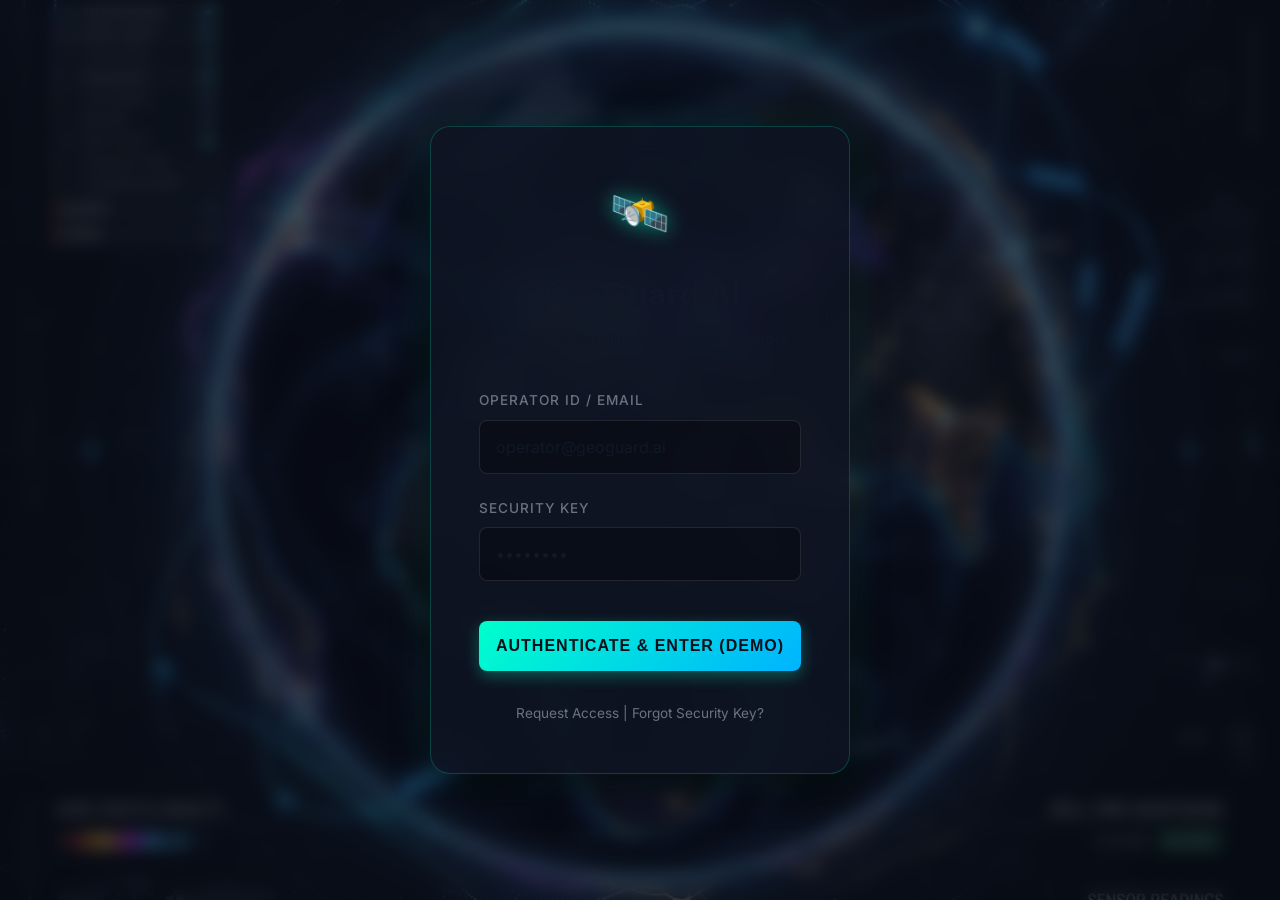
==== index.html @ 24489edc "Deploy app to GitHub Pages root with in-browser geospatial demo engine" ====
<!DOCTYPE html>
<html lang="en">
<head>
    <meta charset="UTF-8">
    <meta name="viewport" content="width=device-width, initial-scale=1.0">
    <title>GeoGuard AI — Satellite-Based Illegal Mining Detection</title>
    <meta name="description" content="AI-powered geospatial monitoring tool for detecting illegal mining activities using satellite imagery analysis and government record cross-referencing.">
    
    <!-- Leaflet CSS -->
    <link rel="stylesheet" href="https://unpkg.com/leaflet@1.9.4/dist/leaflet.css" />
    
    <!-- Chart.js -->
    <script src="https://cdn.jsdelivr.net/npm/chart.js@4.4.0/dist/chart.umd.min.js"></script>
    
    <!-- Leaflet JS -->
    <script src="https://unpkg.com/leaflet@1.9.4/dist/leaflet.js"></script>
    
    <!-- jsPDF -->
    <script src="https://cdnjs.cloudflare.com/ajax/libs/jspdf/2.5.1/jspdf.umd.min.js"></script>
    
    <!-- App CSS -->
    <link rel="stylesheet" href="index.css">
</head>
<body class="login-active">

<!-- ═══════════════ LOGIN OVERLAY ═══════════════ -->
<div id="loginOverlay" class="login-overlay">
    <div class="login-card">
        <div class="login-header">
            <div class="login-logo-icon">🛰️</div>
            <h2>GeoGuard AI</h2>
            <p>Access the Satellite Surveillance Network</p>
        </div>
        <form id="loginForm" class="login-form">
            <div class="form-group">
                <label for="username">Operator ID / Email</label>
                <input type="text" id="username" value="operator@geoguard.ai" placeholder="Enter your credentials" required>
            </div>
            <div class="form-group">
                <label for="password">Security Key</label>
                <input type="password" id="password" value="demo1234" placeholder="••••••••" required>
            </div>
            <button type="submit" class="btn-login">Authenticate & Enter (Demo)</button>
            <div class="login-footer">
                <a href="#">Request Access</a> | <a href="#">Forgot Security Key?</a>
            </div>
        </form>
    </div>
</div>

<!-- ═══════════════ APP CONTAINER ═══════════════ -->
<div class="app-container">

    <!-- ─── LEFT SIDEBAR ─── -->
    <aside class="left-sidebar">
        <div class="logo">
            <div class="logo-icon">🛰️</div>
            <div class="logo-text">
                <h1>GeoGuard</h1>
            </div>
        </div>

        <div class="sidebar-section-title">Explore</div>
        <nav class="sidebar-nav" id="mainNav">
            <button class="nav-btn active" data-view="dashboard" id="navDashboard">
                <span class="nav-icon">📊</span>
                <span class="nav-text">Dashboard</span>
            </button>
            <button class="nav-btn" data-view="analyze" id="navAnalyze">
                <span class="nav-icon">🔬</span>
                <span class="nav-text">Analyze Image</span>
            </button>
            <button class="nav-btn" data-view="map" id="navMap">
                <span class="nav-icon">🗺️</span>
                <span class="nav-text">Map View</span>
            </button>
            <button class="nav-btn" data-view="records" id="navRecords">
                <span class="nav-icon">📋</span>
                <span class="nav-text">Govt Records</span>
            </button>
            <button class="nav-btn" data-view="reports" id="navReports">
                <span class="nav-icon">📄</span>
                <span class="nav-text">Reports</span>
            </button>
        </nav>

        <div class="sidebar-bottom">
            <div class="model-status">
                <div class="status-indicator">
                    <div class="status-dot"></div>
                    <span>ML Model Active</span>
                </div>
            </div>
        </div>
    </aside>

    <!-- ─── MAIN CONTENT ─── -->
    <main class="main-content">
        <!-- Top Bar -->
        <header class="top-bar">
            <div class="search-bar">
                <span class="search-icon">🔍</span>
                <input type="text" placeholder="Search coordinates, reports, leases...">
            </div>
            <div class="top-icons">
                <button class="icon-btn" title="Wallet">💳</button>
                <button class="icon-btn" title="Notifications">🔔</button>
                <button class="icon-btn" title="Chat">💬</button>
                <button id="themeToggle" class="icon-btn" title="Toggle Theme">🌓</button>
            </div>
        </header>

        <!-- ─── DASHBOARD VIEW ─── -->
        <section class="view-section active" id="viewDashboard">
            
            <!-- Hero Banner -->
            <div class="hero-banner">
                <div class="hero-content">
                    <h2>Monitor Mining Activities Globally</h2>
                    <p>AI-powered geospatial analysis and anomaly detection</p>
                </div>
            </div>

            <div class="section-header">
                <h3>Featured Analysis</h3>
                <a href="#" class="see-all">See all</a>
            </div>

            <!-- Dashboard Stats changed to Featured Cards -->
            <div class="featured-cards-grid" id="statsRow">
                <div class="featured-card">
                    <div class="featured-bg" style="background: linear-gradient(135deg, rgba(167,139,250,0.2) 0%, rgba(96,165,250,0.2) 100%);"></div>
                    <div class="featured-content">
                        <h4>Total Analyses</h4>
                        <p>Processed satellite imagery across regions.</p>
                        <div class="featured-stats">
                            <span><span class="stat-icon">🔍</span> <span id="statAnalyses">0</span> Scans</span>
                            <span><span class="stat-icon">✅</span> <span id="statRecall">92.5%</span> Recall</span>
                        </div>
                    </div>
                </div>
                
                <div class="featured-card">
                    <div class="featured-bg" style="background: linear-gradient(135deg, rgba(52,211,153,0.2) 0%, rgba(16,185,129,0.2) 100%);"></div>
                    <div class="featured-content">
                        <h4>Illegal Activities</h4>
                        <p>Detected unauthorized mining operations.</p>
                        <div class="featured-stats">
                            <span><span class="stat-icon" style="color:var(--accent-red)">🚨</span> <span id="statIllegal">0</span> Found</span>
                            <span><span class="stat-icon">📏</span> <span id="statAccuracy">8.5m</span> Acc.</span>
                        </div>
                    </div>
                </div>
            </div>

            <div class="section-header" style="margin-top: 2rem;">
                <h3>Popular Right Now</h3>
                <a href="#" class="see-all">See all</a>
            </div>

            <!-- Charts as Popular Cards -->
            <div class="popular-cards-grid">
                <div class="popular-card animate-in">
                    <div class="popular-info">
                        <h4>Historical Trends</h4>
                        <p>Incident reports over time.</p>
                    </div>
                    <div class="popular-chart">
                        <canvas id="incidentChart"></canvas>
                    </div>
                </div>
                
                <div class="popular-card animate-in">
                    <div class="popular-info">
                        <h4>Mineral Distribution</h4>
                        <p>Types of minerals mined.</p>
                    </div>
                    <div class="popular-chart">
                        <canvas id="mineralChart"></canvas>
                    </div>
                </div>

                <div class="popular-card animate-in">
                    <div class="popular-info">
                        <h4>Severity Dist.</h4>
                        <p>Risk levels of incidents.</p>
                    </div>
                    <div class="popular-chart">
                        <canvas id="severityChart"></canvas>
                    </div>
                </div>

                <div class="popular-card animate-in">
                    <div class="popular-info">
                        <h4>State-wise</h4>
                        <p>Incidents by location.</p>
                    </div>
                    <div class="popular-chart">
                        <canvas id="stateChart"></canvas>
                    </div>
                </div>
            </div>
        </section>

        <!-- ─── ANALYZE VIEW ─── -->
        <section class="view-section" id="viewAnalyze">
            <div class="upload-section">
                <div class="upload-card card">
                    <div class="upload-card-header">
                        <h2><span class="icon">🛰️</span> Satellite Image Analysis</h2>
                        <span class="upload-badge badge-info">Sentinel-2 Compatible</span>
                    </div>

                    <!-- Drop Zone -->
                    <div class="drop-zone" id="dropZone">
                        <div class="drop-zone-icon">📡</div>
                        <h3>Drop satellite image here</h3>
                        <p>Supports PNG, JPG, TIFF — Sentinel-2 imagery recommended (10m resolution)</p>
                        <button class="browse-btn" id="browseBtn" type="button">Browse Files</button>
                        <input type="file" id="fileInput" accept=".png,.jpg,.jpeg,.tif,.tiff,.bmp">
                        <div class="sample-images-bar" style="margin-top: 1.25rem; display: flex; flex-wrap: wrap; gap: 8px; justify-content: center; align-items: center; z-index: 5; position: relative;">
                            <span style="font-size: 0.75rem; color: var(--text-muted); width: 100%; text-align: center; margin-bottom: 2px;">⚡ Or load instant demo satellite imagery:</span>
                            <button type="button" class="btn-sample" data-sample="sample_images/1_active_iron_ore_mine.png" data-name="1_active_iron_ore_mine.png">⛏️ Iron Ore Mine</button>
                            <button type="button" class="btn-sample" data-sample="sample_images/2_dense_forest_no_mining.png" data-name="2_dense_forest_no_mining.png">🌲 Dense Forest</button>
                            <button type="button" class="btn-sample" data-sample="sample_images/3_illegal_sand_mining_river.png" data-name="3_illegal_sand_mining_river.png">🌊 River Sand Mining</button>
                            <button type="button" class="btn-sample" data-sample="sample_images/4_mixed_forest_quarry.png" data-name="4_mixed_forest_quarry.png">⛰️ Forest Quarry</button>
                        </div>
                    </div>

                    <!-- Image Preview -->
                    <div class="image-preview-container" id="previewContainer">
                        <div class="preview-box">
                            <div class="preview-header">
                                <span>📷</span> Original Satellite Image
                            </div>
                            <img id="originalPreview" alt="Original satellite image">
                        </div>
                        <div class="preview-box">
                            <div class="preview-header">
                                <span>🔥</span> Change Detection Map
                            </div>
                            <img id="changeMapPreview" alt="Change detection overlay">
                        </div>
                    </div>

                    <!-- Action Buttons -->
                    <div class="action-row" id="actionRow" style="display:none;">
                        <button class="btn-analyze" id="analyzeBtn" disabled>
                            <span class="spinner" style="display:none;" id="analyzeSpinner"></span>
                            <span id="analyzeBtnText">🔬 Analyze for Mining Activity</span>
                        </button>
                        <button class="btn-secondary" id="clearBtn">✕ Clear</button>
                        <span style="color: var(--text-muted); font-size: 0.8rem;" id="fileInfo"></span>
                    </div>

                    <!-- Progress -->
                    <div class="analysis-progress" id="progressSection">
                        <div class="progress-bar-container">
                            <div class="progress-bar" id="progressBar"></div>
                        </div>
                        <div class="progress-steps">
                            <div class="progress-step" id="step1"><div class="step-dot"></div> Loading Image</div>
                            <div class="progress-step" id="step2"><div class="step-dot"></div> Extracting Features</div>
                            <div class="progress-step" id="step3"><div class="step-dot"></div> ML Classification</div>
                            <div class="progress-step" id="step4"><div class="step-dot"></div> Cross-Referencing</div>
                            <div class="progress-step" id="step5"><div class="step-dot"></div> Generating Report</div>
                        </div>
                    </div>
                </div>
            </div>

            <!-- Results Section -->
            <div class="results-section" id="resultsSection">
                <!-- Summary Banner -->
                <div class="summary-header card" id="summaryHeader">
                    <div class="summary-risk high" id="summaryRisk">
                        <div class="risk-score" id="riskScore">—</div>
                        <div class="risk-label">Risk</div>
                    </div>
                    <div class="summary-info">
                        <h2 id="summaryTitle">Analysis Complete</h2>
                        <p id="summaryDesc">Processed in — seconds</p>
                        <div class="summary-stats">
                            <div class="summary-stat">
                                <div class="summary-stat-value" id="sumDisturbances">0</div>
                                <div class="summary-stat-label">Disturbances</div>
                            </div>
                            <div class="summary-stat">
                                <div class="summary-stat-value" style="color: var(--accent-red);" id="sumIllegal">0</div>
                                <div class="summary-stat-label">Illegal</div>
                            </div>
                            <div class="summary-stat">
                                <div class="summary-stat-value" style="color: var(--accent-green);" id="sumLegal">0</div>
                                <div class="summary-stat-label">Legal</div>
                            </div>
                            <div class="summary-stat">
                                <div class="summary-stat-value" id="sumArea">0</div>
                                <div class="summary-stat-label">Area (sq km)</div>
                            </div>
                        </div>
                    </div>
                </div>

                <!-- Results Grid -->
                <div class="results-grid two-col" style="margin-top: 1.5rem;">
                    <!-- Detection Map -->
                    <div class="card">
                        <div class="card-header">
                            <h3>🗺️ Detection Map</h3>
                            <span class="upload-badge badge-info" id="mapBadge">Interactive</span>
                        </div>
                        <div class="card-body" style="padding: 0;">
                            <div class="map-container">
                                <div id="detectionMap"></div>
                            </div>
                        </div>
                    </div>

                    <!-- Disturbance List -->
                    <div class="card">
                        <div class="card-header">
                            <h3>🚨 Detected Disturbances</h3>
                            <span class="upload-badge badge-danger" id="distCount">0 found</span>
                        </div>
                        <div class="card-body" style="padding: 0;">
                            <div class="disturbance-list" id="disturbanceList">
                                <div class="empty-state">
                                    <div class="empty-icon">🔍</div>
                                    <h3>No results yet</h3>
                                    <p>Upload and analyze a satellite image to detect mining disturbances</p>
                                </div>
                            </div>
                        </div>
                    </div>
                </div>

                <!-- Spectral & Metrics -->
                <div class="results-grid two-col" style="margin-top: 1.5rem;">
                    <div class="card">
                        <div class="card-header">
                            <h3>🌈 Spectral Indices</h3>
                        </div>
                        <div class="card-body">
                            <div class="indices-grid" id="indicesGrid">
                                <div class="index-item">
                                    <div class="index-name">NDVI (Vegetation)</div>
                                    <div class="index-value neutral" id="idxNdvi">—</div>
                                    <div class="index-bar"><div class="index-bar-fill" id="idxNdviBar" style="width:0; background: var(--accent-green);"></div></div>
                                </div>
                                <div class="index-item">
                                    <div class="index-name">BSI (Bare Soil)</div>
                                    <div class="index-value neutral" id="idxBsi">—</div>
                                    <div class="index-bar"><div class="index-bar-fill" id="idxBsiBar" style="width:0; background: var(--accent-amber);"></div></div>
                                </div>
                                <div class="index-item">
                                    <div class="index-name">NDWI (Water)</div>
                                    <div class="index-value neutral" id="idxNdwi">—</div>
                                    <div class="index-bar"><div class="index-bar-fill" id="idxNdwiBar" style="width:0; background: var(--accent-blue);"></div></div>
                                </div>
                                <div class="index-item">
                                    <div class="index-name">Soil Index</div>
                                    <div class="index-value neutral" id="idxSoil">—</div>
                                    <div class="index-bar"><div class="index-bar-fill" id="idxSoilBar" style="width:0; background: var(--accent-red);"></div></div>
                                </div>
                            </div>
                        </div>
                    </div>

                    <div class="card">
                        <div class="card-header">
                            <h3>📊 Evaluation Metrics</h3>
                        </div>
                        <div class="card-body">
                            <div class="metrics-grid">
                                <div class="metric-item">
                                    <div class="metric-value" id="metRecall">—</div>
                                    <div class="metric-label">Detection Recall</div>
                                </div>
                                <div class="metric-item">
                                    <div class="metric-value" id="metFPR">—</div>
                                    <div class="metric-label">False Positive Rate</div>
                                </div>
                                <div class="metric-item">
                                    <div class="metric-value" id="metAccuracy">—</div>
                                    <div class="metric-label">Coord Accuracy (m)</div>
                                </div>
                                <div class="metric-item">
                                    <div class="metric-value" id="metLatency">—</div>
                                    <div class="metric-label">Report Latency (s)</div>
                                </div>
                            </div>
                        </div>
                    </div>
                </div>

                <!-- Incident Report -->
                <div class="card" style="margin-top: 1.5rem;">
                    <div class="card-header">
                        <h3>📄 Auto-Generated Incident Report</h3>
                        <span class="upload-badge badge-success">Ready</span>
                    </div>
                    <div class="card-body">
                        <div class="report-content" id="reportContent">No report generated yet.</div>
                        <div class="report-actions">
                            <button class="btn-report primary" id="downloadPdfBtn">📥 Download PDF Report</button>
                            <button class="btn-report outline" id="copyReportBtn">📋 Copy to Clipboard</button>
                        </div>
                    </div>
                </div>
            </div>
        </section>

        <!-- ─── MAP VIEW ─── -->
        <section class="view-section" id="viewMap">
            <div class="stats-row" style="margin-bottom: 1rem;">
                <div class="featured-card">
                    <div class="featured-content" style="padding: 1rem;">
                        <h4><span class="stat-icon">📍</span> Historical Incidents</h4>
                        <div class="stat-value" id="mapIncidents" style="font-size: 2rem;">25</div>
                    </div>
                </div>
                <div class="featured-card">
                    <div class="featured-content" style="padding: 1rem;">
                        <h4><span class="stat-icon">⛏️</span> Mining Leases</h4>
                        <div class="stat-value" id="mapLeases" style="font-size: 2rem;">20</div>
                    </div>
                </div>
                <div class="featured-card">
                    <div class="featured-content" style="padding: 1rem;">
                        <h4><span class="stat-icon">🌲</span> Protected Zones</h4>
                        <div class="stat-value" id="mapZones" style="font-size: 2rem;">8</div>
                    </div>
                </div>
            </div>
            <div class="full-map-container card" style="padding: 0; overflow: hidden; border-radius: var(--radius-xl);">
                <div id="fullMap"></div>
            </div>
        </section>

        <!-- ─── GOVT RECORDS VIEW ─── -->
        <section class="view-section" id="viewRecords">
            <div class="card">
                <div class="card-header">
                    <h3>🏛️ Official Mining Lease Records (Government of India)</h3>
                    <span class="upload-badge badge-info" id="leaseCountBadge">20 Records</span>
                </div>
                <div class="card-body" style="padding: 0;">
                    <div class="records-table-container" style="max-height: 600px; overflow-y: auto;">
                        <table class="records-table" id="leasesTable">
                            <thead>
                                <tr>
                                    <th>Lease ID</th>
                                    <th>Company</th>
                                    <th>Mineral</th>
                                    <th>District</th>
                                    <th>State</th>
                                    <th>Area (sq km)</th>
                                    <th>Status</th>
                                    <th>Valid Until</th>
                                </tr>
                            </thead>
                            <tbody id="leasesTableBody"></tbody>
                        </table>
                    </div>
                </div>
            </div>

            <div class="card" style="margin-top: 1.5rem;">
                <div class="card-header">
                    <h3>🛡️ Protected Zones & No-Mining Areas</h3>
                </div>
                <div class="card-body" style="padding: 0;">
                    <div class="records-table-container" style="max-height: 400px; overflow-y: auto;">
                        <table class="records-table" id="zonesTable">
                            <thead>
                                <tr>
                                    <th>Zone ID</th>
                                    <th>Name</th>
                                    <th>Type</th>
                                    <th>District</th>
                                    <th>State</th>
                                    <th>Radius (km)</th>
                                    <th>Status</th>
                                    <th>Notification</th>
                                </tr>
                            </thead>
                            <tbody id="zonesTableBody"></tbody>
                        </table>
                    </div>
                </div>
            </div>
        </section>

        <!-- ─── REPORTS VIEW ─── -->
        <section class="view-section" id="viewReports">
            <div class="card">
                <div class="card-header">
                    <h3>📄 Analysis History</h3>
                </div>
                <div class="card-body" style="padding: 0;">
                    <div id="reportsListContainer">
                        <div class="empty-state">
                            <div class="empty-icon">📄</div>
                            <h3>No reports yet</h3>
                            <p>Analyze satellite images to generate incident reports</p>
                        </div>
                    </div>
                </div>
            </div>
        </section>
    </main>

    <!-- ─── RIGHT SIDEBAR ─── -->
    <aside class="right-sidebar">
        <div class="profile-section">
            <div class="profile-avatar">
                <div class="avatar-ring"></div>
                <img src="https://ui-avatars.com/api/?name=Operator+One&background=8b5cf6&color=fff" alt="Profile">
            </div>
            <h4>Operator Alpha</h4>
            <p>@geo_admin</p>
        </div>

        <div class="sidebar-widget">
            <div class="widget-header">
                <h4>Recent Incidents</h4>
                <a href="#">See all</a>
            </div>
            <div class="widget-list">
                <div class="widget-item">
                    <div class="widget-icon" style="background: rgba(239,68,68,0.2); color: var(--accent-red);">🚨</div>
                    <div class="widget-item-info">
                        <h5>Illegal Mining</h5>
                        <p>5 min ago</p>
                    </div>
                </div>
                <div class="widget-item">
                    <div class="widget-icon" style="background: rgba(16,185,129,0.2); color: var(--accent-green);">✅</div>
                    <div class="widget-item-info">
                        <h5>Scan Completed</h5>
                        <p>12 min ago</p>
                    </div>
                </div>
                <div class="widget-item">
                    <div class="widget-icon" style="background: rgba(239,68,68,0.2); color: var(--accent-red);">🚨</div>
                    <div class="widget-item-info">
                        <h5>Zone Violation</h5>
                        <p>1 hr ago</p>
                    </div>
                </div>
            </div>
        </div>

        <div class="sidebar-widget">
            <div class="widget-header">
                <h4>System Activity</h4>
                <a href="#">See all</a>
            </div>
            <div class="widget-list">
                <div class="widget-item">
                    <div class="widget-icon" style="background: rgba(139,92,246,0.2); color: var(--accent-purple);">🔄</div>
                    <div class="widget-item-info">
                        <h5>Model Sync</h5>
                        <p>Updated weights</p>
                    </div>
                </div>
                <div class="widget-item">
                    <div class="widget-icon" style="background: rgba(59,130,246,0.2); color: var(--accent-blue);">📡</div>
                    <div class="widget-item-info">
                        <h5>Satellite Feed</h5>
                        <p>Connected</p>
                    </div>
                </div>
            </div>
        </div>
    </aside>
</div>

<script src="data.js"></script>
<script src="app.js"></script>
</body>
</html>
---- index.css ----
/* ══════════════════════════════════════════════════════════════
   Illegal Mining Detection System — Design System
   Dark glassmorphism theme with satellite/geo aesthetic
   ══════════════════════════════════════════════════════════════ */

@import url('https://fonts.googleapis.com/css2?family=Inter:wght@300;400;500;600;700;800;900&family=JetBrains+Mono:wght@400;500;600&display=swap');

/* ─── CSS Variables ─────────────────────────────────────────── */
:root {
    /* Light Theme (Default/White) */
    --bg-primary: #ffffff;
    --bg-secondary: #f4f6f9;
    --bg-card: rgba(255, 255, 255, 0.8);
    --bg-card-hover: rgba(245, 247, 250, 0.9);
    --bg-glass: rgba(0, 0, 0, 0.03);
    --bg-input: #ffffff;

    --border-primary: rgba(139, 92, 246, 0.2);
    --border-active: rgba(139, 92, 246, 0.5);
    --border-subtle: rgba(0, 0, 0, 0.08);

    --text-primary: #111827;
    --text-secondary: #4b5563;
    --text-muted: #6b7280;
    --text-accent: #6d28d9;

    --accent-cyan: #06b6d4;
    --accent-blue: #3b82f6;
    --accent-purple: #8b5cf6;
    --accent-green: #10b981;
    --accent-amber: #f59e0b;
    --accent-red: #ef4444;
    --accent-pink: #ec4899;

    --gradient-main: linear-gradient(135deg, #8b5cf6 0%, #3b82f6 100%);
    --gradient-danger: linear-gradient(135deg, #ef4444 0%, #f97316 100%);
    --gradient-success: linear-gradient(135deg, #10b981 0%, #06b6d4 100%);
    --gradient-warning: linear-gradient(135deg, #f59e0b 0%, #ef4444 100%);
    --gradient-card: linear-gradient(145deg, rgba(139, 92, 246, 0.05) 0%, rgba(59, 130, 246, 0.03) 100%);

    --shadow-sm: 0 2px 4px rgba(0, 0, 0, 0.05);
    --shadow-md: 0 4px 12px rgba(0, 0, 0, 0.08);
    --shadow-lg: 0 12px 30px rgba(0, 0, 0, 0.1);
    --shadow-glow: 0 0 20px rgba(139, 92, 246, 0.3);
    --shadow-glow-red: 0 0 20px rgba(239, 68, 68, 0.3);

    --radius-sm: 8px;
    --radius-md: 12px;
    --radius-lg: 16px;
    --radius-xl: 20px;

    --transition-fast: 0.15s ease;
    --transition-normal: 0.3s cubic-bezier(0.4, 0, 0.2, 1);
    --transition-slow: 0.5s cubic-bezier(0.4, 0, 0.2, 1);

    --font-sans: 'Inter', -apple-system, BlinkMacSystemFont, sans-serif;
    --font-mono: 'JetBrains Mono', 'Fira Code', monospace;
    
    --bg-grid-color: rgba(139, 92, 246, 0.05);
}

[data-theme="dark"] {
    /* Dark Theme (Space/Black) */
    --bg-primary: #0a0514;
    --bg-secondary: #130a2a;
    --bg-card: rgba(19, 10, 42, 0.65);
    --bg-card-hover: rgba(28, 15, 60, 0.75);
    --bg-glass: rgba(255, 255, 255, 0.03);
    --bg-input: rgba(15, 8, 35, 0.8);

    --border-primary: rgba(139, 92, 246, 0.2);
    --border-active: rgba(139, 92, 246, 0.5);
    --border-subtle: rgba(255, 255, 255, 0.06);

    --text-primary: #f8fafc;
    --text-secondary: #a1a1aa;
    --text-muted: #71717a;
    --text-accent: #a78bfa;

    --accent-cyan: #22d3ee;
    --accent-blue: #60a5fa;
    --accent-purple: #a78bfa;
    --accent-green: #34d399;
    --accent-amber: #fbbf24;
    --accent-red: #f87171;
    --accent-pink: #f472b6;

    --gradient-main: linear-gradient(135deg, #a78bfa 0%, #60a5fa 100%);
    --gradient-card: linear-gradient(145deg, rgba(167, 139, 250, 0.05) 0%, rgba(96, 165, 250, 0.03) 100%);

    --shadow-sm: 0 2px 8px rgba(0, 0, 0, 0.4);
    --shadow-md: 0 4px 20px rgba(0, 0, 0, 0.5);
    --shadow-lg: 0 8px 40px rgba(0, 0, 0, 0.7);
    --shadow-glow: 0 0 30px rgba(167, 139, 250, 0.2);
    --shadow-glow-red: 0 0 30px rgba(248, 113, 113, 0.2);
    
    --bg-grid-color: rgba(167, 139, 250, 0.04);
}

/* ─── Reset & Base ──────────────────────────────────────────── */
*, *::before, *::after {
    margin: 0;
    padding: 0;
    box-sizing: border-box;
}

html {
    font-size: 16px;
    scroll-behavior: smooth;
}

body {
    font-family: var(--font-sans);
    background: var(--bg-primary);
    color: var(--text-primary);
    line-height: 1.6;
    min-height: 100vh;
    overflow-x: hidden;
    -webkit-font-smoothing: antialiased;
}

/* Background grid effect */
body::before {
    content: '';
    position: fixed;
    top: 0; left: 0;
    width: 100%; height: 100%;
    background-image:
        linear-gradient(var(--bg-grid-color) 1px, transparent 1px),
        linear-gradient(90deg, var(--bg-grid-color) 1px, transparent 1px);
    background-size: 60px 60px;
    pointer-events: none;
    z-index: 0;
}

/* Radial glow in corner */
body::after {
    content: '';
    position: fixed;
    top: -200px; right: -200px;
    width: 600px; height: 600px;
    background: radial-gradient(circle, var(--bg-grid-color) 0%, transparent 70%);
    pointer-events: none;
    z-index: 0;
}

/* ─── Scrollbar ─────────────────────────────────────────────── */
::-webkit-scrollbar {
    width: 6px;
    height: 6px;
}
::-webkit-scrollbar-track {
    background: var(--bg-primary);
}
::-webkit-scrollbar-thumb {
    background: rgba(0, 212, 255, 0.2);
    border-radius: 10px;
}
::-webkit-scrollbar-thumb:hover {
    background: rgba(0, 212, 255, 0.4);
}

/* ─── Layout: 3-Column App ────────────────────────────────────────── */
.app-container {
    display: grid;
    grid-template-columns: 260px 1fr 320px;
    height: 100vh;
    overflow: hidden;
    background: var(--bg-primary);
    position: relative;
    z-index: 1;
}

/* ─── Left Sidebar ────────────────────────────────────────────────── */
.left-sidebar {
    background: var(--bg-secondary);
    border-right: 1px solid var(--border-subtle);
    padding: 2rem 0;
    display: flex;
    flex-direction: column;
    z-index: 10;
}

.logo {
    display: flex;
    align-items: center;
    gap: 14px;
    padding: 0 1.5rem 2rem;
}

.logo-icon {
    width: 36px;
    height: 36px;
    background: var(--gradient-main);
    border-radius: var(--radius-md);
    display: flex;
    align-items: center;
    justify-content: center;
    font-size: 1.2rem;
    box-shadow: 0 0 15px rgba(139, 92, 246, 0.3);
}

.logo-text h1 {
    font-size: 1.2rem;
    font-weight: 800;
    color: var(--text-primary);
    letter-spacing: -0.5px;
}

.sidebar-section-title {
    font-size: 0.75rem;
    text-transform: uppercase;
    letter-spacing: 1px;
    color: var(--text-muted);
    font-weight: 600;
    padding: 1rem 1.5rem 0.5rem;
}

.sidebar-nav {
    display: flex;
    flex-direction: column;
    gap: 4px;
    flex: 1;
}

.nav-btn {
    display: flex;
    align-items: center;
    gap: 12px;
    padding: 12px 1.5rem;
    background: transparent;
    border: none;
    color: var(--text-secondary);
    font-family: var(--font-sans);
    font-size: 0.95rem;
    font-weight: 500;
    cursor: pointer;
    transition: var(--transition-normal);
    text-align: left;
    position: relative;
}

.nav-btn:hover {
    color: var(--text-primary);
    background: rgba(255, 255, 255, 0.02);
}

.nav-btn.active {
    color: var(--text-primary);
    background: rgba(255, 255, 255, 0.05);
}

/* The curved indicator like in Demd app */
.nav-btn.active::before {
    content: '';
    position: absolute;
    left: 0;
    top: 50%;
    transform: translateY(-50%);
    height: 60%;
    width: 4px;
    background: var(--gradient-main);
    border-radius: 0 4px 4px 0;
    box-shadow: var(--shadow-glow);
}

.nav-icon {
    font-size: 1.1rem;
    opacity: 0.7;
    transition: var(--transition-fast);
}

.nav-btn.active .nav-icon {
    opacity: 1;
}

.sidebar-bottom {
    padding: 1.5rem;
    border-top: 1px solid var(--border-subtle);
}

.model-status {
    background: var(--bg-card);
    padding: 1rem;
    border-radius: var(--radius-lg);
    border: 1px solid var(--border-subtle);
}

.status-indicator {
    display: flex;
    align-items: center;
    gap: 8px;
    font-size: 0.8rem;
    color: var(--text-secondary);
}

.status-dot {
    width: 8px;
    height: 8px;
    border-radius: 50%;
    background: var(--accent-green);
    box-shadow: 0 0 8px rgba(16, 185, 129, 0.5);
    animation: dotPulse 2s infinite;
}

@keyframes dotPulse {
    0%, 100% { opacity: 1; }
    50% { opacity: 0.5; }
}

/* ─── Main Content ────────────────────────────────────────────── */
.main-content {
    overflow-y: auto;
    overflow-x: hidden;
    padding: 0 2.5rem 3rem;
    position: relative;
    scroll-behavior: smooth;
}

.top-bar {
    display: flex;
    align-items: center;
    justify-content: space-between;
    padding: 1.5rem 0;
    position: sticky;
    top: 0;
    background: var(--bg-primary);
    z-index: 100;
}

.search-bar {
    display: flex;
    align-items: center;
    background: var(--bg-input);
    border: 1px solid var(--border-subtle);
    border-radius: var(--radius-xl);
    padding: 8px 16px;
    width: 400px;
    transition: var(--transition-normal);
}

.search-bar:focus-within {
    border-color: var(--border-active);
    box-shadow: var(--shadow-glow);
}

.search-bar input {
    background: transparent;
    border: none;
    color: var(--text-primary);
    padding: 4px 8px;
    width: 100%;
    font-family: var(--font-sans);
    outline: none;
}

.search-icon {
    opacity: 0.5;
}

.top-icons {
    display: flex;
    align-items: center;
    gap: 12px;
}

.icon-btn {
    width: 40px;
    height: 40px;
    border-radius: 50%;
    border: 1px solid var(--border-subtle);
    background: transparent;
    display: flex;
    align-items: center;
    justify-content: center;
    color: var(--text-secondary);
    cursor: pointer;
    transition: var(--transition-fast);
}

.icon-btn:hover {
    background: var(--bg-glass);
    color: var(--text-primary);
}

/* ─── Right Sidebar ───────────────────────────────────────────── */
.right-sidebar {
    background: var(--bg-secondary);
    border-left: 1px solid var(--border-subtle);
    padding: 2rem 1.5rem;
    display: flex;
    flex-direction: column;
    gap: 2rem;
    overflow-y: auto;
}

.profile-section {
    display: flex;
    flex-direction: column;
    align-items: center;
    text-align: center;
}

.profile-avatar {
    position: relative;
    width: 80px;
    height: 80px;
    margin-bottom: 1rem;
}

.avatar-ring {
    position: absolute;
    top: -4px; left: -4px; right: -4px; bottom: -4px;
    border-radius: 50%;
    background: conic-gradient(from 0deg, var(--accent-cyan), var(--accent-purple), var(--accent-pink), var(--accent-cyan));
    animation: rotateRing 4s linear infinite;
    z-index: 0;
}

.profile-avatar img {
    position: absolute;
    top: 0; left: 0;
    width: 100%; height: 100%;
    border-radius: 50%;
    border: 3px solid var(--bg-secondary);
    z-index: 1;
    object-fit: cover;
}

@keyframes rotateRing {
    100% { transform: rotate(360deg); }
}

.profile-section h4 {
    font-size: 1.1rem;
    color: var(--text-primary);
}

.profile-section p {
    font-size: 0.85rem;
    color: var(--text-muted);
}

.widget-header {
    display: flex;
    align-items: center;
    justify-content: space-between;
    margin-bottom: 1rem;
}

.widget-header h4 {
    font-size: 0.9rem;
    color: var(--text-secondary);
    font-weight: 500;
}

.widget-header a {
    font-size: 0.8rem;
    color: var(--text-muted);
    text-decoration: none;
}

.widget-header a:hover {
    color: var(--text-accent);
}

.widget-list {
    display: flex;
    flex-direction: column;
    gap: 12px;
}

.widget-item {
    display: flex;
    align-items: center;
    gap: 12px;
    background: var(--bg-card);
    padding: 10px;
    border-radius: var(--radius-md);
    border: 1px solid var(--border-subtle);
}

.widget-icon {
    width: 36px;
    height: 36px;
    border-radius: 50%;
    display: flex;
    align-items: center;
    justify-content: center;
    font-size: 1rem;
}

.widget-item-info h5 {
    font-size: 0.85rem;
    color: var(--text-primary);
    font-weight: 600;
}

.widget-item-info p {
    font-size: 0.75rem;
    color: var(--text-muted);
}

/* ─── Section Tabs (Views) ──────────────────────────────────── */
.view-section {
    display: none;
    animation: fadeSlideIn 0.5s ease;
}

.view-section.active {
    display: block;
}

@keyframes fadeSlideIn {
    from { opacity: 0; transform: translateY(12px); }
    to { opacity: 1; transform: translateY(0); }
}

/* ─── Dashboard Stats Row (For Map View) ────────────────────── */
.stats-row {
    display: grid;
    grid-template-columns: repeat(auto-fit, minmax(200px, 1fr));
    gap: 1rem;
    margin-bottom: 1.5rem;
}

.stat-card {
    background: var(--bg-card);
    backdrop-filter: blur(12px);
    border: 1px solid var(--border-primary);
    border-radius: var(--radius-lg);
    padding: 1.25rem 1.5rem;
    position: relative;
    overflow: hidden;
    transition: var(--transition-normal);
}

.stat-card:hover {
    border-color: var(--border-active);
    background: var(--bg-card-hover);
    transform: translateY(-2px);
    box-shadow: var(--shadow-glow);
}

.stat-icon {
    font-size: 1.5rem;
    margin-bottom: 0.5rem;
}

.stat-value {
    font-size: 1.8rem;
    font-weight: 800;
    letter-spacing: -1px;
    line-height: 1.2;
}

.stat-label {
    font-size: 0.75rem;
    color: var(--text-muted);
    text-transform: uppercase;
    letter-spacing: 1.2px;
    margin-top: 4px;
    font-weight: 500;
}

/* ─── NEW: Dashboard Layout (Hero, Featured, Popular) ───────── */

.hero-banner {
    background: linear-gradient(120deg, rgba(139, 92, 246, 0.15), rgba(59, 130, 246, 0.15)), var(--bg-card);
    border: 1px solid var(--border-primary);
    border-radius: var(--radius-xl);
    padding: 3rem;
    margin-bottom: 2.5rem;
    position: relative;
    overflow: hidden;
}

.hero-content {
    position: relative;
    z-index: 2;
}

.hero-content h2 {
    font-size: 2rem;
    font-weight: 800;
    margin-bottom: 0.5rem;
    color: var(--text-primary);
}

.hero-content p {
    font-size: 1.1rem;
    color: var(--text-muted);
    max-width: 600px;
}

.section-header {
    display: flex;
    justify-content: space-between;
    align-items: center;
    margin-bottom: 1.5rem;
}

.section-header h3 {
    font-size: 1.3rem;
    font-weight: 700;
}

.section-header .see-all {
    font-size: 0.9rem;
    color: var(--text-muted);
    text-decoration: none;
    transition: var(--transition-fast);
}

.section-header .see-all:hover {
    color: var(--text-primary);
}

.featured-cards-grid {
    display: grid;
    grid-template-columns: repeat(2, 1fr);
    gap: 1.5rem;
    margin-bottom: 2.5rem;
}

.featured-card {
    background: var(--bg-card);
    border: 1px solid var(--border-subtle);
    border-radius: var(--radius-xl);
    position: relative;
    overflow: hidden;
    transition: var(--transition-normal);
}

.featured-card:hover {
    border-color: var(--border-active);
    transform: translateY(-3px);
    box-shadow: 0 10px 25px rgba(0,0,0,0.2);
}

.featured-bg {
    position: absolute;
    top: 0; left: 0; width: 100%; height: 100%;
    opacity: 0.3;
    z-index: 0;
}

.featured-content {
    position: relative;
    z-index: 1;
    padding: 2rem;
}

.featured-content h4 {
    font-size: 1.25rem;
    font-weight: 700;
    margin-bottom: 0.5rem;
}

.featured-content p {
    font-size: 0.95rem;
    color: var(--text-muted);
    margin-bottom: 1.5rem;
}

.featured-stats {
    display: flex;
    gap: 1.5rem;
}

.featured-stats span {
    display: flex;
    align-items: center;
    gap: 6px;
    font-size: 0.9rem;
    font-weight: 600;
    color: var(--text-primary);
}

.featured-stats .stat-icon {
    font-size: 1.1rem;
    margin: 0;
}

.popular-cards-grid {
    display: grid;
    grid-template-columns: repeat(4, 1fr);
    gap: 1.5rem;
}

.popular-card {
    background: var(--bg-card);
    border: 1px solid var(--border-subtle);
    border-radius: var(--radius-xl);
    padding: 1.5rem;
    display: flex;
    flex-direction: column;
    gap: 1.5rem;
    transition: var(--transition-normal);
}

.popular-card:hover {
    border-color: var(--border-active);
    transform: translateY(-3px);
    box-shadow: var(--shadow-glow);
}

.popular-info h4 {
    font-size: 1.05rem;
    font-weight: 600;
    margin-bottom: 0.25rem;
}

.popular-info p {
    font-size: 0.8rem;
    color: var(--text-muted);
}

.popular-chart {
    height: 120px;
    position: relative;
    width: 100%;
}

/* ─── Upload Section ────────────────────────────────────────── */
.upload-section {
    margin-bottom: 1.5rem;
}

.upload-card {
    background: var(--bg-card);
    backdrop-filter: blur(12px);
    border: 1px solid var(--border-primary);
    border-radius: var(--radius-xl);
    padding: 2rem;
    position: relative;
    overflow: hidden;
}

.upload-card-header {
    display: flex;
    align-items: center;
    justify-content: space-between;
    margin-bottom: 1.5rem;
}

.upload-card-header h2 {
    font-size: 1.1rem;
    font-weight: 700;
    display: flex;
    align-items: center;
    gap: 10px;
}

.upload-card-header h2 span.icon {
    font-size: 1.3rem;
}

.upload-badge {
    font-size: 0.7rem;
    padding: 4px 12px;
    border-radius: 20px;
    font-weight: 600;
    text-transform: uppercase;
    letter-spacing: 1px;
}

.badge-info {
    background: rgba(0, 212, 255, 0.1);
    color: var(--accent-cyan);
    border: 1px solid rgba(0, 212, 255, 0.2);
}

.badge-success {
    background: rgba(16, 185, 129, 0.1);
    color: var(--accent-green);
    border: 1px solid rgba(16, 185, 129, 0.2);
}

.badge-danger {
    background: rgba(239, 68, 68, 0.1);
    color: var(--accent-red);
    border: 1px solid rgba(239, 68, 68, 0.2);
}

.badge-warning {
    background: rgba(245, 158, 11, 0.1);
    color: var(--accent-amber);
    border: 1px solid rgba(245, 158, 11, 0.2);
}

.drop-zone {
    border: 2px dashed rgba(0, 212, 255, 0.2);
    border-radius: var(--radius-lg);
    padding: 3rem 2rem;
    text-align: center;
    cursor: pointer;
    transition: var(--transition-normal);
    background: var(--bg-glass);
    position: relative;
}

.drop-zone:hover, .drop-zone.dragover {
    border-color: var(--accent-cyan);
    background: rgba(0, 212, 255, 0.04);
    box-shadow: inset 0 0 30px rgba(0, 212, 255, 0.05);
}

.drop-zone-icon {
    font-size: 3rem;
    margin-bottom: 1rem;
    opacity: 0.7;
}

.drop-zone h3 {
    font-size: 1.05rem;
    font-weight: 600;
    margin-bottom: 0.5rem;
}

.drop-zone p {
    color: var(--text-muted);
    font-size: 0.82rem;
}

.drop-zone .browse-btn {
    display: inline-block;
    margin-top: 1rem;
    padding: 10px 28px;
    background: var(--gradient-main);
    color: #fff;
    font-weight: 600;
    font-size: 0.85rem;
    border-radius: var(--radius-sm);
    border: none;
    cursor: pointer;
    transition: var(--transition-normal);
    font-family: var(--font-sans);
}

.drop-zone .browse-btn:hover {
    transform: translateY(-1px);
    box-shadow: 0 4px 20px rgba(0, 212, 255, 0.3);
}

#fileInput {
    display: none;
}

/* Image preview */
.image-preview-container {
    display: none;
    margin-top: 1.5rem;
    gap: 1.5rem;
}

.image-preview-container.visible {
    display: grid;
    grid-template-columns: 1fr 1fr;
}

.preview-box {
    border: 1px solid var(--border-primary);
    border-radius: var(--radius-md);
    overflow: hidden;
    background: var(--bg-secondary);
}

.preview-box .preview-header {
    padding: 0.75rem 1rem;
    background: rgba(0, 0, 0, 0.3);
    border-bottom: 1px solid var(--border-subtle);
    font-size: 0.78rem;
    font-weight: 600;
    text-transform: uppercase;
    letter-spacing: 1px;
    color: var(--text-secondary);
    display: flex;
    align-items: center;
    gap: 8px;
}

.preview-box img {
    width: 100%;
    height: 300px;
    object-fit: contain;
    background: #000;
}

/* Action buttons row */
.action-row {
    display: flex;
    align-items: center;
    gap: 1rem;
    margin-top: 1.5rem;
}

.btn-analyze {
    padding: 12px 36px;
    background: var(--gradient-main);
    color: #fff;
    font-weight: 700;
    font-size: 0.9rem;
    border-radius: var(--radius-sm);
    border: none;
    cursor: pointer;
    transition: var(--transition-normal);
    font-family: var(--font-sans);
    display: flex;
    align-items: center;
    gap: 10px;
    letter-spacing: 0.3px;
}

.btn-analyze:hover:not(:disabled) {
    transform: translateY(-2px);
    box-shadow: 0 6px 25px rgba(0, 212, 255, 0.35);
}

.btn-analyze:disabled {
    opacity: 0.5;
    cursor: not-allowed;
}

.btn-secondary {
    padding: 12px 24px;
    background: transparent;
    color: var(--text-secondary);
    font-weight: 600;
    font-size: 0.85rem;
    border-radius: var(--radius-sm);
    border: 1px solid var(--border-primary);
    cursor: pointer;
    transition: var(--transition-normal);
    font-family: var(--font-sans);
}

.btn-secondary:hover {
    border-color: var(--border-active);
    color: var(--text-primary);
    background: var(--bg-glass);
}

/* ─── Progress Bar ──────────────────────────────────────────── */
.analysis-progress {
    display: none;
    margin-top: 1.5rem;
}

.analysis-progress.visible {
    display: block;
}

.progress-bar-container {
    height: 6px;
    background: var(--bg-secondary);
    border-radius: 10px;
    overflow: hidden;
    margin-bottom: 1rem;
}

.progress-bar {
    height: 100%;
    background: var(--gradient-main);
    border-radius: 10px;
    width: 0%;
    transition: width 0.5s ease;
    position: relative;
}

.progress-bar::after {
    content: '';
    position: absolute;
    right: 0;
    top: 0;
    width: 30px;
    height: 100%;
    background: rgba(255, 255, 255, 0.3);
    filter: blur(4px);
    animation: shimmer 1.5s infinite;
}

@keyframes shimmer {
    0% { opacity: 0; }
    50% { opacity: 1; }
    100% { opacity: 0; }
}

.progress-steps {
    display: flex;
    flex-wrap: wrap;
    gap: 0.75rem;
}

.progress-step {
    display: flex;
    align-items: center;
    gap: 6px;
    font-size: 0.78rem;
    color: var(--text-muted);
    transition: var(--transition-normal);
}

.progress-step.active {
    color: var(--accent-cyan);
}

.progress-step.done {
    color: var(--accent-green);
}

.step-dot {
    width: 6px;
    height: 6px;
    border-radius: 50%;
    background: var(--text-muted);
    transition: var(--transition-normal);
}

.progress-step.active .step-dot {
    background: var(--accent-cyan);
    box-shadow: 0 0 8px rgba(0, 212, 255, 0.5);
    animation: dotPulse 1s infinite;
}

.progress-step.done .step-dot {
    background: var(--accent-green);
}

/* ─── Results Grid ──────────────────────────────────────────── */
.results-section {
    display: none;
    margin-top: 1.5rem;
}

.results-section.visible {
    display: block;
    animation: fadeSlideIn 0.6s ease;
}

.results-grid {
    display: grid;
    gap: 1.5rem;
}

.results-grid.two-col {
    grid-template-columns: 1fr 1fr;
}

.results-grid.three-col {
    grid-template-columns: 1fr 1fr 1fr;
}

/* ─── Card Component ────────────────────────────────────────── */
.card {
    background: var(--bg-card);
    backdrop-filter: blur(12px);
    border: 1px solid var(--border-primary);
    border-radius: var(--radius-lg);
    overflow: hidden;
    transition: var(--transition-normal);
}

.card:hover {
    border-color: var(--border-active);
}

.card-header {
    padding: 1rem 1.25rem;
    border-bottom: 1px solid var(--border-subtle);
    display: flex;
    align-items: center;
    justify-content: space-between;
    background: rgba(0, 0, 0, 0.15);
}

.card-header h3 {
    font-size: 0.88rem;
    font-weight: 700;
    display: flex;
    align-items: center;
    gap: 8px;
}

.card-body {
    padding: 1.25rem;
}

/* ─── Map Container ─────────────────────────────────────────── */
.map-container {
    width: 100%;
    height: 500px;
    border-radius: var(--radius-md);
    overflow: hidden;
    border: 1px solid var(--border-primary);
}

#detectionMap {
    width: 100%;
    height: 100%;
}

/* Leaflet popup custom style */
.leaflet-popup-content-wrapper {
    background: var(--bg-card) !important;
    border: 1px solid var(--border-active) !important;
    border-radius: var(--radius-md) !important;
    color: var(--text-primary) !important;
    backdrop-filter: blur(12px) !important;
    box-shadow: var(--shadow-lg) !important;
}

.leaflet-popup-tip {
    background: var(--bg-card) !important;
    border: 1px solid var(--border-active) !important;
}

.leaflet-popup-content {
    font-family: var(--font-sans) !important;
    font-size: 0.82rem !important;
    line-height: 1.5 !important;
}

.popup-title {
    font-weight: 700;
    font-size: 0.9rem;
    margin-bottom: 6px;
    display: flex;
    align-items: center;
    gap: 6px;
}

.popup-row {
    display: flex;
    justify-content: space-between;
    padding: 3px 0;
    border-bottom: 1px solid var(--border-subtle);
}

.popup-row:last-child {
    border-bottom: none;
}

.popup-label {
    color: var(--text-muted);
    font-size: 0.75rem;
}

.popup-value {
    font-weight: 600;
    font-size: 0.78rem;
}

.popup-value.illegal { color: var(--accent-red); }
.popup-value.legal { color: var(--accent-green); }

/* ─── Disturbance List ──────────────────────────────────────── */
.disturbance-list {
    max-height: 500px;
    overflow-y: auto;
}

.disturbance-item {
    padding: 1rem 1.25rem;
    border-bottom: 1px solid var(--border-subtle);
    transition: var(--transition-normal);
    cursor: pointer;
}

.disturbance-item:hover {
    background: var(--bg-glass);
}

.disturbance-item:last-child {
    border-bottom: none;
}

.dist-header {
    display: flex;
    align-items: center;
    justify-content: space-between;
    margin-bottom: 8px;
}

.dist-id {
    font-family: var(--font-mono);
    font-size: 0.82rem;
    font-weight: 600;
    color: var(--accent-cyan);
}

.dist-badge {
    font-size: 0.68rem;
    padding: 3px 10px;
    border-radius: 12px;
    font-weight: 700;
    text-transform: uppercase;
    letter-spacing: 0.5px;
}

.dist-badge.illegal {
    background: rgba(239, 68, 68, 0.12);
    color: var(--accent-red);
    border: 1px solid rgba(239, 68, 68, 0.25);
}

.dist-badge.legal {
    background: rgba(16, 185, 129, 0.12);
    color: var(--accent-green);
    border: 1px solid rgba(16, 185, 129, 0.25);
}

.dist-details {
    display: grid;
    grid-template-columns: 1fr 1fr;
    gap: 6px;
    font-size: 0.78rem;
}

.dist-detail {
    display: flex;
    align-items: center;
    gap: 6px;
}

.dist-detail .label {
    color: var(--text-muted);
}

.dist-detail .value {
    font-weight: 600;
    color: var(--text-secondary);
}

.probability-bar {
    width: 100%;
    height: 4px;
    background: rgba(255, 255, 255, 0.05);
    border-radius: 4px;
    margin-top: 8px;
    overflow: hidden;
}

.probability-fill {
    height: 100%;
    border-radius: 4px;
    transition: width 1s ease;
}

.probability-fill.high { background: var(--gradient-danger); }
.probability-fill.medium { background: var(--gradient-warning); }
.probability-fill.low { background: var(--gradient-success); }

/* ─── Spectral Indices ──────────────────────────────────────── */
.indices-grid {
    display: grid;
    grid-template-columns: 1fr 1fr;
    gap: 1rem;
}

.index-item {
    background: var(--bg-glass);
    border: 1px solid var(--border-subtle);
    border-radius: var(--radius-sm);
    padding: 1rem;
    transition: var(--transition-normal);
}

.index-item:hover {
    border-color: var(--border-active);
    background: rgba(0, 212, 255, 0.03);
}

.index-name {
    font-size: 0.72rem;
    text-transform: uppercase;
    letter-spacing: 1.5px;
    color: var(--text-muted);
    margin-bottom: 4px;
    font-weight: 600;
}

.index-value {
    font-size: 1.5rem;
    font-weight: 800;
    font-family: var(--font-mono);
    letter-spacing: -0.5px;
}

.index-value.positive { color: var(--accent-green); }
.index-value.negative { color: var(--accent-red); }
.index-value.neutral { color: var(--accent-amber); }

.index-bar {
    width: 100%;
    height: 3px;
    background: rgba(255, 255, 255, 0.05);
    border-radius: 3px;
    margin-top: 8px;
    overflow: hidden;
}

.index-bar-fill {
    height: 100%;
    border-radius: 3px;
    transition: width 1s ease;
}

/* ─── Metrics Card ──────────────────────────────────────────── */
.metrics-grid {
    display: grid;
    grid-template-columns: 1fr 1fr;
    gap: 1rem;
}

.metric-item {
    text-align: center;
    padding: 1rem;
    background: var(--bg-glass);
    border-radius: var(--radius-sm);
    border: 1px solid var(--border-subtle);
}

.metric-value {
    font-size: 1.6rem;
    font-weight: 800;
    font-family: var(--font-mono);
    color: var(--accent-cyan);
}

.metric-label {
    font-size: 0.7rem;
    color: var(--text-muted);
    text-transform: uppercase;
    letter-spacing: 1px;
    margin-top: 4px;
}

/* ─── Report Section ────────────────────────────────────────── */
.report-content {
    font-family: var(--font-mono);
    font-size: 0.8rem;
    line-height: 1.8;
    color: var(--text-secondary);
    max-height: 500px;
    overflow-y: auto;
    padding: 1rem;
    background: rgba(0, 0, 0, 0.2);
    border-radius: var(--radius-sm);
    border: 1px solid var(--border-subtle);
    white-space: pre-wrap;
}

.report-actions {
    display: flex;
    gap: 0.75rem;
    margin-top: 1rem;
}

.btn-report {
    padding: 10px 20px;
    font-size: 0.82rem;
    font-weight: 600;
    border-radius: var(--radius-sm);
    border: none;
    cursor: pointer;
    font-family: var(--font-sans);
    transition: var(--transition-normal);
    display: flex;
    align-items: center;
    gap: 8px;
}

.btn-report.primary {
    background: var(--gradient-main);
    color: #fff;
}

.btn-report.primary:hover {
    box-shadow: 0 4px 20px rgba(0, 212, 255, 0.3);
    transform: translateY(-1px);
}

.btn-report.outline {
    background: transparent;
    color: var(--text-secondary);
    border: 1px solid var(--border-primary);
}

.btn-report.outline:hover {
    border-color: var(--border-active);
    color: var(--text-primary);
}

/* ─── Government Records Table ──────────────────────────────── */
.records-table-container {
    overflow-x: auto;
}

.records-table {
    width: 100%;
    border-collapse: separate;
    border-spacing: 0;
    font-size: 0.8rem;
}

.records-table thead th {
    padding: 0.75rem 1rem;
    text-align: left;
    font-weight: 700;
    font-size: 0.72rem;
    text-transform: uppercase;
    letter-spacing: 1.2px;
    color: var(--text-muted);
    border-bottom: 1px solid var(--border-primary);
    background: rgba(0, 0, 0, 0.2);
    position: sticky;
    top: 0;
}

.records-table tbody tr {
    transition: var(--transition-fast);
}

.records-table tbody tr:hover {
    background: var(--bg-glass);
}

.records-table td {
    padding: 0.65rem 1rem;
    border-bottom: 1px solid var(--border-subtle);
    color: var(--text-secondary);
}

.status-pill {
    display: inline-block;
    padding: 2px 10px;
    border-radius: 12px;
    font-size: 0.7rem;
    font-weight: 600;
    text-transform: uppercase;
    letter-spacing: 0.5px;
}

.status-active {
    background: rgba(16, 185, 129, 0.12);
    color: var(--accent-green);
}

.status-expired {
    background: rgba(239, 68, 68, 0.12);
    color: var(--accent-red);
}

.status-suspended {
    background: rgba(245, 158, 11, 0.12);
    color: var(--accent-amber);
}

/* ─── Chart Containers ──────────────────────────────────────── */
.chart-container {
    position: relative;
    height: 280px;
}

/* ─── Full-width Map ────────────────────────────────────────── */
.full-map-container {
    height: 600px;
    border-radius: var(--radius-lg);
    overflow: hidden;
    border: 1px solid var(--border-primary);
    margin-bottom: 1.5rem;
}

#fullMap {
    width: 100%;
    height: 100%;
}

/* ─── Loading Spinner ───────────────────────────────────────── */
.spinner {
    display: inline-block;
    width: 18px;
    height: 18px;
    border: 2px solid rgba(255, 255, 255, 0.2);
    border-top-color: #fff;
    border-radius: 50%;
    animation: spin 0.8s linear infinite;
}

@keyframes spin {
    from { transform: rotate(0deg); }
    to { transform: rotate(360deg); }
}

/* ─── Empty State ───────────────────────────────────────────── */
.empty-state {
    text-align: center;
    padding: 4rem 2rem;
    color: var(--text-muted);
}

.empty-state .empty-icon {
    font-size: 3.5rem;
    margin-bottom: 1rem;
    opacity: 0.4;
}

.empty-state h3 {
    font-size: 1.1rem;
    color: var(--text-secondary);
    margin-bottom: 0.5rem;
}

.empty-state p {
    font-size: 0.85rem;
    max-width: 400px;
    margin: 0 auto;
}

/* ─── Cross-Reference Panel ─────────────────────────────────── */
.xref-result {
    padding: 1rem;
    border-radius: var(--radius-md);
    margin-top: 0.75rem;
    border: 1px solid;
}

.xref-result.illegal {
    background: rgba(239, 68, 68, 0.06);
    border-color: rgba(239, 68, 68, 0.2);
}

.xref-result.legal {
    background: rgba(16, 185, 129, 0.06);
    border-color: rgba(16, 185, 129, 0.2);
}

.xref-classification {
    font-size: 1.1rem;
    font-weight: 800;
    margin-bottom: 6px;
}

.xref-details {
    font-size: 0.8rem;
    color: var(--text-secondary);
    line-height: 1.6;
}

/* ─── Summary Header ────────────────────────────────────────── */
.summary-header {
    display: flex;
    align-items: center;
    gap: 1.5rem;
    padding: 1.5rem;
    background: var(--bg-card);
    border: 1px solid var(--border-primary);
    border-radius: var(--radius-xl);
    margin-bottom: 1.5rem;
}

.summary-risk {
    width: 90px;
    height: 90px;
    border-radius: 50%;
    display: flex;
    flex-direction: column;
    align-items: center;
    justify-content: center;
    border: 3px solid;
    flex-shrink: 0;
}

.summary-risk.high {
    border-color: var(--accent-red);
    background: rgba(239, 68, 68, 0.08);
}

.summary-risk.medium {
    border-color: var(--accent-amber);
    background: rgba(245, 158, 11, 0.08);
}

.summary-risk.low {
    border-color: var(--accent-green);
    background: rgba(16, 185, 129, 0.08);
}

.summary-risk .risk-score {
    font-size: 1.5rem;
    font-weight: 900;
    font-family: var(--font-mono);
}

.summary-risk .risk-label {
    font-size: 0.6rem;
    text-transform: uppercase;
    letter-spacing: 1.5px;
    font-weight: 700;
    color: var(--text-muted);
}

.summary-info {
    flex: 1;
}

.summary-info h2 {
    font-size: 1.2rem;
    font-weight: 800;
    margin-bottom: 4px;
}

.summary-info p {
    color: var(--text-secondary);
    font-size: 0.85rem;
}

.summary-stats {
    display: flex;
    gap: 2rem;
    margin-top: 0.75rem;
}

.summary-stat {
    text-align: center;
}

.summary-stat-value {
    font-size: 1.3rem;
    font-weight: 800;
    font-family: var(--font-mono);
}

.summary-stat-label {
    font-size: 0.68rem;
    color: var(--text-muted);
    text-transform: uppercase;
    letter-spacing: 1px;
}

/* ─── Responsive ────────────────────────────────────────────── */
@media (max-width: 1200px) {
    .results-grid.two-col {
        grid-template-columns: 1fr;
    }
    .results-grid.three-col {
        grid-template-columns: 1fr 1fr;
    }
}

@media (max-width: 768px) {
    .header-inner {
        flex-wrap: wrap;
        height: auto;
        padding: 0.75rem 0;
        gap: 0.75rem;
    }

    .header-nav {
        order: 3;
        width: 100%;
        overflow-x: auto;
    }

    .main-container {
        padding: 1rem;
    }

    .stats-row {
        grid-template-columns: 1fr 1fr;
    }

    .image-preview-container.visible {
        grid-template-columns: 1fr;
    }

    .results-grid.three-col {
        grid-template-columns: 1fr;
    }

    .indices-grid {
        grid-template-columns: 1fr;
    }

    .summary-header {
        flex-direction: column;
        text-align: center;
    }

    .summary-stats {
        justify-content: center;
    }

    .full-map-container {
        height: 400px;
    }
}

/* ─── Animations ────────────────────────────────────────────── */
@keyframes fadeIn {
    from { opacity: 0; }
    to { opacity: 1; }
}

@keyframes slideUp {
    from { transform: translateY(20px); opacity: 0; }
    to { transform: translateY(0); opacity: 1; }
}

.animate-in {
    animation: slideUp 0.5s ease forwards;
}

.animate-in:nth-child(1) { animation-delay: 0s; }
.animate-in:nth-child(2) { animation-delay: 0.08s; }
.animate-in:nth-child(3) { animation-delay: 0.16s; }
.animate-in:nth-child(4) { animation-delay: 0.24s; }
.animate-in:nth-child(5) { animation-delay: 0.32s; }
.animate-in:nth-child(6) { animation-delay: 0.40s; }

/* Toast notification */
.toast {
    position: fixed;
    bottom: 2rem;
    right: 2rem;
    padding: 1rem 1.5rem;
    background: var(--bg-card);
    border: 1px solid var(--border-active);
    border-radius: var(--radius-md);
    backdrop-filter: blur(16px);
    box-shadow: var(--shadow-lg);
    z-index: 200;
    display: flex;
    align-items: center;
    gap: 10px;
    font-size: 0.85rem;
    animation: toastIn 0.4s ease, toastOut 0.4s ease 4s forwards;
}

@keyframes toastIn {
    from { transform: translateY(30px); opacity: 0; }
    to { transform: translateY(0); opacity: 1; }
}

@keyframes toastOut {
    from { opacity: 1; }
    to { opacity: 0; transform: translateY(10px); }
}

/* ═══════════════ LOGIN OVERLAY ═══════════════ */
.login-overlay {
    position: fixed;
    top: 0;
    left: 0;
    width: 100vw;
    height: 100vh;
    background: url('bg.png') no-repeat center center / cover;
    z-index: 9999;
    display: flex;
    align-items: center;
    justify-content: center;
    transition: opacity 0.6s ease, visibility 0.6s ease;
}

.login-overlay::before {
    content: '';
    position: absolute;
    top: 0;
    left: 0;
    width: 100%;
    height: 100%;
    background: rgba(10, 15, 25, 0.7);
    backdrop-filter: blur(8px);
    -webkit-backdrop-filter: blur(8px);
}

.login-card {
    position: relative;
    z-index: 10;
    background: rgba(15, 20, 35, 0.85);
    border: 1px solid rgba(0, 255, 204, 0.2);
    border-radius: 20px;
    padding: 3rem;
    width: 100%;
    max-width: 420px;
    box-shadow: 0 15px 35px rgba(0, 0, 0, 0.5), 0 0 40px rgba(0, 255, 204, 0.1);
    backdrop-filter: blur(15px);
    -webkit-backdrop-filter: blur(15px);
    animation: loginFadeIn 0.8s cubic-bezier(0.16, 1, 0.3, 1) forwards;
}

@keyframes loginFadeIn {
    0% { opacity: 0; transform: translateY(30px) scale(0.95); }
    100% { opacity: 1; transform: translateY(0) scale(1); }
}

.login-header {
    text-align: center;
    margin-bottom: 2.5rem;
}

.login-logo-icon {
    font-size: 3rem;
    margin-bottom: 1rem;
    text-shadow: 0 0 20px rgba(0, 255, 204, 0.5);
    animation: floatIcon 3s ease-in-out infinite;
}

@keyframes floatIcon {
    0% { transform: translateY(0); }
    50% { transform: translateY(-8px); }
    100% { transform: translateY(0); }
}

.login-header h2 {
    font-family: var(--font-primary);
    font-size: 2rem;
    font-weight: 700;
    color: var(--text-light);
    margin-bottom: 0.5rem;
    letter-spacing: 1px;
}

.login-header p {
    color: var(--accent-primary);
    font-size: 0.9rem;
    letter-spacing: 0.5px;
}

.login-form .form-group {
    margin-bottom: 1.5rem;
}

.login-form label {
    display: block;
    margin-bottom: 0.5rem;
    font-size: 0.85rem;
    color: var(--text-muted);
    font-weight: 500;
    text-transform: uppercase;
    letter-spacing: 1px;
}

.login-form input {
    width: 100%;
    padding: 1rem;
    background: rgba(0, 0, 0, 0.3);
    border: 1px solid rgba(255, 255, 255, 0.1);
    border-radius: 8px;
    color: var(--text-light);
    font-size: 1rem;
    font-family: var(--font-secondary);
    transition: all 0.3s ease;
}

.login-form input:focus {
    outline: none;
    border-color: var(--accent-primary);
    box-shadow: 0 0 15px rgba(0, 255, 204, 0.2);
    background: rgba(0, 0, 0, 0.5);
}

.btn-login {
    width: 100%;
    padding: 1rem;
    margin-top: 1rem;
    background: linear-gradient(135deg, #00FFCC 0%, #00B3FF 100%);
    color: #0A0F19;
    border: none;
    border-radius: 8px;
    font-size: 1rem;
    font-weight: 600;
    cursor: pointer;
    transition: all 0.3s ease;
    text-transform: uppercase;
    letter-spacing: 1px;
    box-shadow: 0 5px 15px rgba(0, 255, 204, 0.3);
}

.btn-login:hover {
    transform: translateY(-2px);
    box-shadow: 0 8px 25px rgba(0, 255, 204, 0.5);
}

.btn-login:active {
    transform: translateY(1px);
}

.login-footer {
    margin-top: 2rem;
    text-align: center;
    font-size: 0.85rem;
    color: var(--text-muted);
}

.login-footer a {
    color: var(--text-light);
    text-decoration: none;
    transition: color 0.3s ease;
}

.login-footer a:hover {
    color: var(--accent-primary);
}

/* Hide main content while login is active to prevent scrolling/interaction */
body.login-active {
    overflow: hidden;
}

/* Sample image quick-selector buttons */
.btn-sample {
    background: rgba(255, 255, 255, 0.08);
    border: 1px solid rgba(255, 255, 255, 0.16);
    color: var(--text-primary);
    padding: 6px 14px;
    border-radius: 9999px;
    font-size: 0.76rem;
    font-weight: 500;
    cursor: pointer;
    transition: all 0.2s ease;
    backdrop-filter: blur(8px);
}

.btn-sample:hover {
    background: rgba(0, 212, 255, 0.2);
    border-color: var(--accent-cyan);
    color: #ffffff;
    transform: translateY(-2px);
    box-shadow: 0 4px 12px rgba(0, 212, 255, 0.25);
}
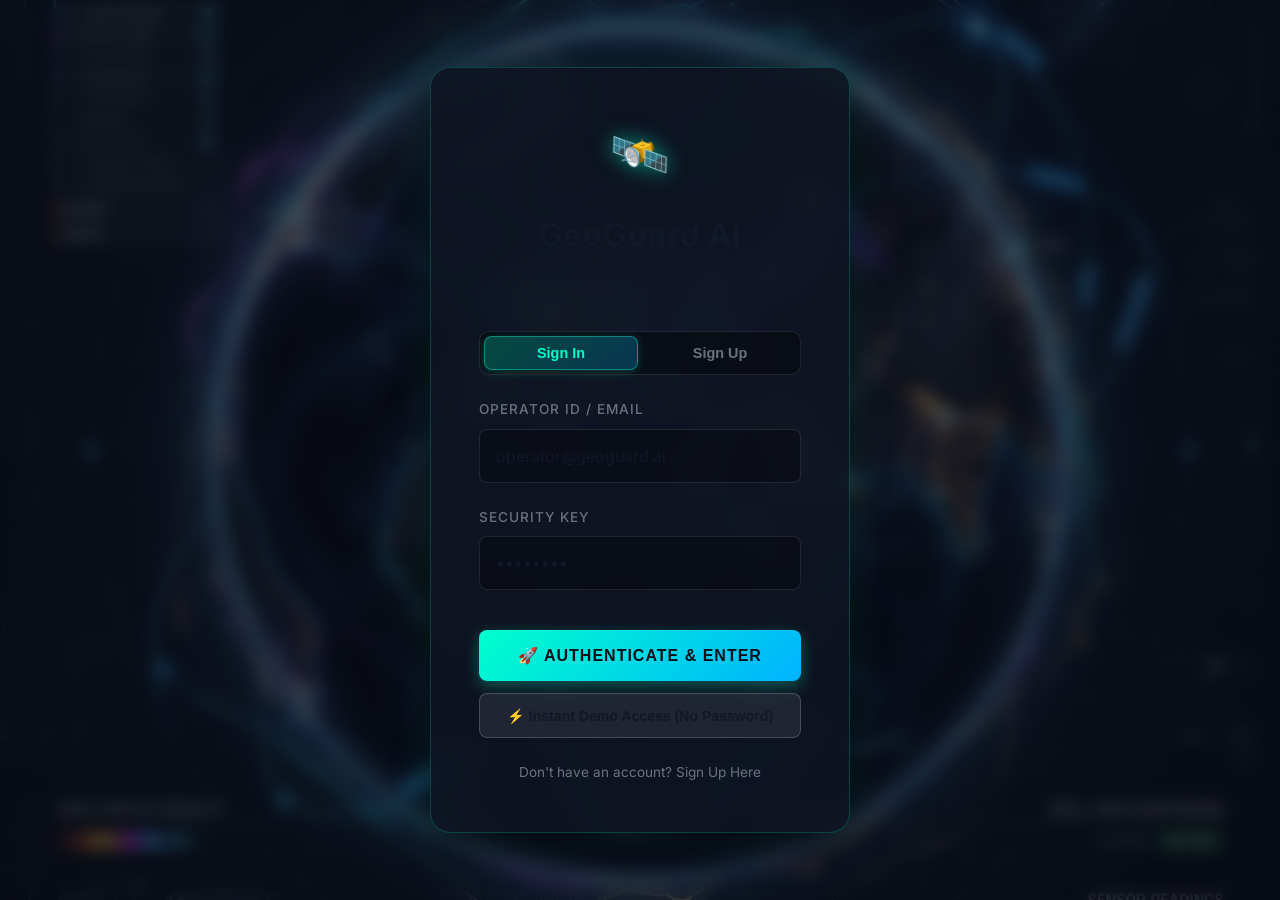
==== commit 1c7cb9fc: "Add full Sign In / Sign Up tabs with 1-click instant demo bypass" ====
--- a/index.html
+++ b/index.html
@@ -23,26 +23,60 @@
 </head>
 <body class="login-active">
 
-<!-- ═══════════════ LOGIN OVERLAY ═══════════════ -->
+<!-- ═══════════════ LOGIN / SIGNUP OVERLAY ═══════════════ -->
 <div id="loginOverlay" class="login-overlay">
     <div class="login-card">
         <div class="login-header">
             <div class="login-logo-icon">🛰️</div>
             <h2>GeoGuard AI</h2>
-            <p>Access the Satellite Surveillance Network</p>
+            <p>Satellite Surveillance Network</p>
         </div>
+
+        <!-- Auth Tabs: Sign In vs Sign Up -->
+        <div class="auth-tabs">
+            <button type="button" class="auth-tab active" id="tabSignIn">Sign In</button>
+            <button type="button" class="auth-tab" id="tabSignUp">Sign Up</button>
+        </div>
+
+        <!-- 1. SIGN IN FORM -->
         <form id="loginForm" class="login-form">
             <div class="form-group">
                 <label for="username">Operator ID / Email</label>
-                <input type="text" id="username" value="operator@geoguard.ai" placeholder="Enter your credentials" required>
+                <input type="text" id="username" value="operator@geoguard.ai" placeholder="Enter your email or ID" required>
             </div>
             <div class="form-group">
                 <label for="password">Security Key</label>
                 <input type="password" id="password" value="demo1234" placeholder="••••••••" required>
             </div>
-            <button type="submit" class="btn-login">Authenticate & Enter (Demo)</button>
+            <button type="submit" class="btn-login" id="signInSubmitBtn">🚀 Authenticate & Enter</button>
+            <button type="button" class="btn-instant-demo" id="btnInstantDemo">⚡ Instant Demo Access (No Password)</button>
             <div class="login-footer">
-                <a href="#">Request Access</a> | <a href="#">Forgot Security Key?</a>
+                Don't have an account? <a href="#" id="linkToSignUp">Sign Up Here</a>
+            </div>
+        </form>
+
+        <!-- 2. SIGN UP FORM -->
+        <form id="signUpForm" class="login-form" style="display: none;">
+            <div class="form-group">
+                <label for="signupName">Full Name / Operator ID</label>
+                <input type="text" id="signupName" placeholder="e.g. Sudharsana" required>
+            </div>
+            <div class="form-group">
+                <label for="signupEmail">Official Email</label>
+                <input type="email" id="signupEmail" placeholder="operator@mining.gov.in" required>
+            </div>
+            <div class="form-group">
+                <label for="signupOrg">Agency / Department</label>
+                <input type="text" id="signupOrg" placeholder="e.g. State Mining Surveillance" value="Mining Surveillance Cell">
+            </div>
+            <div class="form-group">
+                <label for="signupPassword">Security Key / Password</label>
+                <input type="password" id="signupPassword" placeholder="Create your key" required>
+            </div>
+            <button type="submit" class="btn-login" id="signUpSubmitBtn">✨ Create Account & Launch</button>
+            <button type="button" class="btn-instant-demo" id="btnInstantDemo2">⚡ Instant Demo Access</button>
+            <div class="login-footer">
+                Already registered? <a href="#" id="linkToSignIn">Sign In Here</a>
             </div>
         </form>
     </div>
@@ -253,6 +287,18 @@
                         <span style="color: var(--text-muted); font-size: 0.8rem;" id="fileInfo"></span>
                     </div>
 
+                    <!-- Invalid Input Warning Alert -->
+                    <div class="invalid-image-alert" id="invalidImageAlert" style="display:none;">
+                        <div class="invalid-alert-icon">⚠️</div>
+                        <div class="invalid-alert-body">
+                            <h4>Invalid Input Image</h4>
+                            <p id="invalidAlertMsg">The uploaded file does not appear to be a satellite or aerial terrain image. Please upload Sentinel-2, Landsat, or aerial surveillance imagery.</p>
+                            <div class="invalid-alert-tips">
+                                <span>💡 Tip: Select one of the instant satellite test buttons above (e.g. ⛏️ Iron Ore Mine or 🌲 Dense Forest).</span>
+                            </div>
+                        </div>
+                    </div>
+
                     <!-- Progress -->
                     <div class="analysis-progress" id="progressSection">
                         <div class="progress-bar-container">
--- a/index.css
+++ b/index.css
@@ -1887,8 +1887,65 @@
     transform: translateY(1px);
 }
 
+/* Auth Tabs (Sign In vs Sign Up) */
+.auth-tabs {
+    display: flex;
+    background: rgba(0, 0, 0, 0.4);
+    border: 1px solid rgba(255, 255, 255, 0.1);
+    border-radius: 10px;
+    padding: 4px;
+    margin-bottom: 1.5rem;
+    gap: 6px;
+}
+
+.auth-tab {
+    flex: 1;
+    padding: 8px 16px;
+    border: none;
+    background: transparent;
+    color: var(--text-muted);
+    font-size: 0.9rem;
+    font-weight: 600;
+    border-radius: 8px;
+    cursor: pointer;
+    transition: all 0.25s ease;
+}
+
+.auth-tab:hover {
+    color: #ffffff;
+}
+
+.auth-tab.active {
+    background: linear-gradient(135deg, rgba(0, 255, 204, 0.25), rgba(0, 179, 255, 0.25));
+    color: #00FFCC;
+    border: 1px solid rgba(0, 255, 204, 0.4);
+    box-shadow: 0 2px 10px rgba(0, 255, 204, 0.2);
+}
+
+.btn-instant-demo {
+    width: 100%;
+    padding: 0.85rem;
+    margin-top: 0.75rem;
+    background: rgba(255, 255, 255, 0.08);
+    color: var(--text-light);
+    border: 1px solid rgba(255, 255, 255, 0.18);
+    border-radius: 8px;
+    font-size: 0.88rem;
+    font-weight: 600;
+    cursor: pointer;
+    transition: all 0.25s ease;
+    backdrop-filter: blur(8px);
+}
+
+.btn-instant-demo:hover {
+    background: rgba(255, 255, 255, 0.18);
+    border-color: rgba(0, 255, 204, 0.5);
+    color: #00FFCC;
+    transform: translateY(-1px);
+}
+
 .login-footer {
-    margin-top: 2rem;
+    margin-top: 1.5rem;
     text-align: center;
     font-size: 0.85rem;
     color: var(--text-muted);
@@ -1931,3 +1988,56 @@
     box-shadow: 0 4px 12px rgba(0, 212, 255, 0.25);
 }
 
+/* Invalid Input Warning Alert */
+.invalid-image-alert {
+    display: flex;
+    align-items: flex-start;
+    gap: 16px;
+    padding: 16px 20px;
+    margin-top: 14px;
+    background: rgba(239, 68, 68, 0.12);
+    border: 1px solid rgba(239, 68, 68, 0.45);
+    border-radius: 12px;
+    backdrop-filter: blur(10px);
+    box-shadow: 0 4px 20px rgba(239, 68, 68, 0.15);
+    animation: alertSlideIn 0.3s ease forwards;
+}
+
+.invalid-alert-icon {
+    font-size: 2rem;
+    line-height: 1;
+    flex-shrink: 0;
+}
+
+.invalid-alert-body h4 {
+    color: #f87171;
+    font-size: 0.98rem;
+    font-weight: 700;
+    margin: 0 0 4px 0;
+}
+
+.invalid-alert-body p {
+    color: #fecaca;
+    font-size: 0.85rem;
+    line-height: 1.45;
+    margin: 0 0 6px 0;
+}
+
+.invalid-alert-tips {
+    font-size: 0.78rem;
+    color: var(--text-muted);
+}
+
+.btn-analyze.btn-disabled-invalid {
+    background: rgba(239, 68, 68, 0.25) !important;
+    border-color: rgba(239, 68, 68, 0.5) !important;
+    color: #fca5a5 !important;
+    cursor: not-allowed !important;
+    box-shadow: none !important;
+}
+
+@keyframes alertSlideIn {
+    from { opacity: 0; transform: translateY(-8px); }
+    to { opacity: 1; transform: translateY(0); }
+}
+
